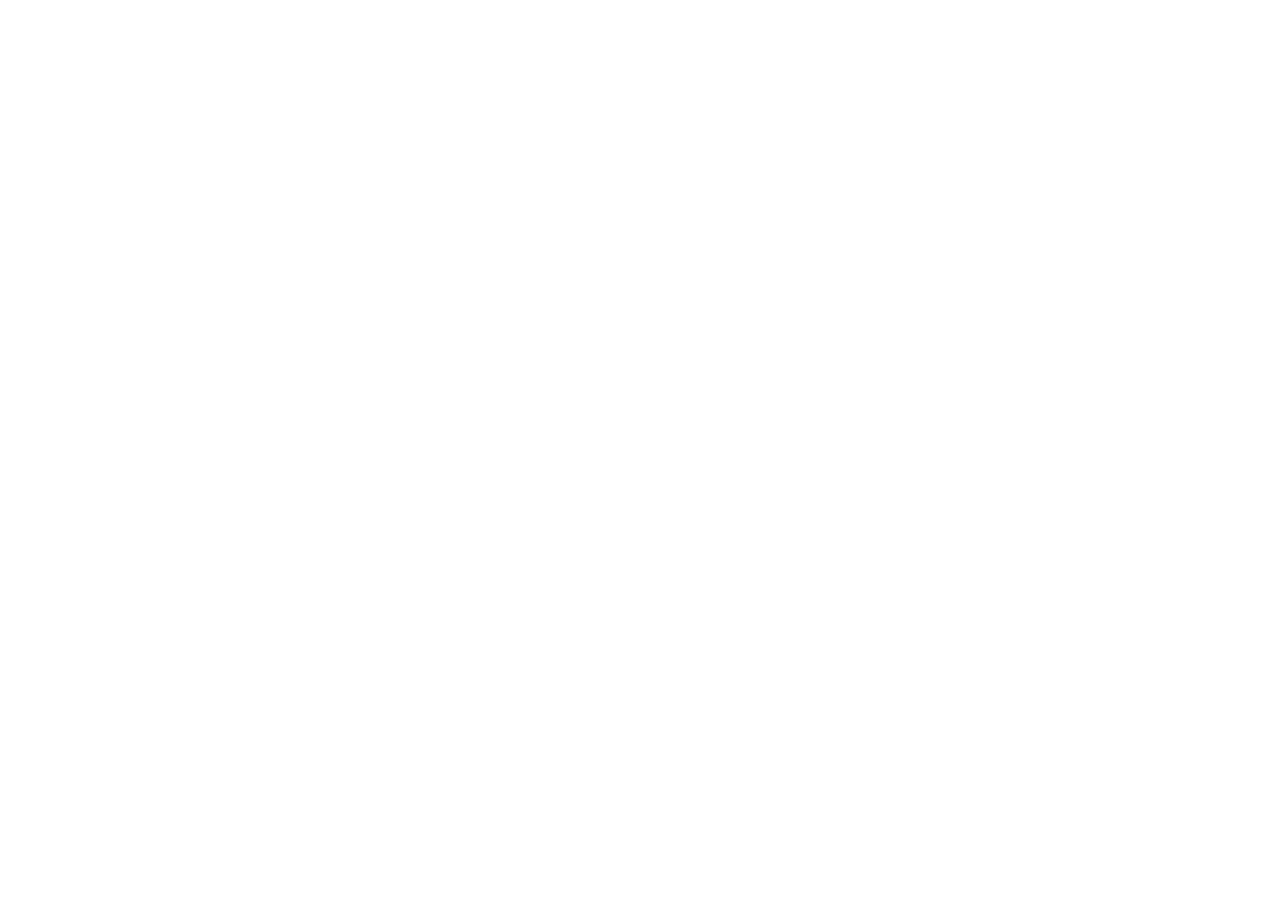
==== index.html @ c257af7c "first commit" ====
<html>

<head>
    <link rel="preconnect" href="https://fonts.googleapis.com">
    <link rel="preconnect" href="https://fonts.gstatic.com" crossorigin>
    <link
        href="https://fonts.googleapis.com/css2?family=Inter:ital,opsz,wght@0,14..32,100..900;1,14..32,100..900&display=swap"
        rel="stylesheet">
    <link rel="stylesheet" href="main.css">
    <script src="main.js"></script>
</head>


<body>

</body>


</html>
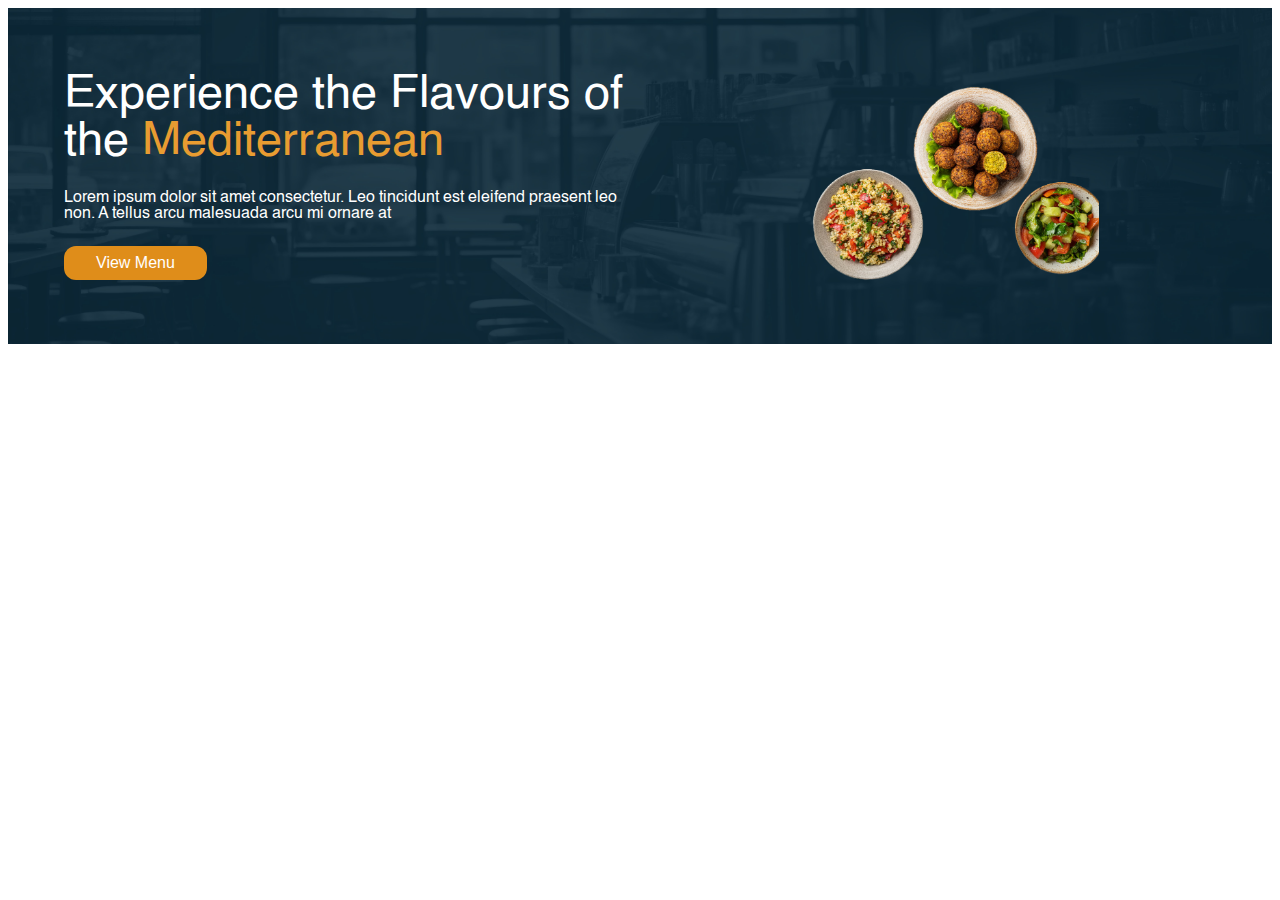
==== commit 6d75a633: "Made progress on hero section" ====
--- a/index.html
+++ b/index.html
@@ -13,6 +13,23 @@
 
 <body>
 
+    <div class="section-hero">
+        <div class="container-hero">
+            <div class="column-copy">
+                <h1 class="hero-heading">Experience the Flavours of the <span class="hero-heading-coloured">
+                        Mediterranean</span></h1>
+                <p class="hero-p">Lorem ipsum dolor sit amet consectetur. Leo tincidunt est eleifend praesent leo non. A
+                    tellus arcu malesuada arcu mi ornare at</p>
+                <button class="button-CTA">View Menu</button>
+
+            </div>
+            <div class="column-image"></div>
+
+
+        </div>
+
+    </div>
+
 </body>
 
 
--- a/main.css
+++ b/main.css
@@ -0,0 +1,141 @@
+@font-face {
+    font-family: 'Helvetica';
+    src: url('fonts/helvetica.ttf') format('truetype');
+    font-weight: 400;
+}
+
+@font-face {
+    font-family: 'Helvetica';
+    src: url('fonts/helvetica-italics.ttf') format('truetype');
+    font-weight: 400;
+    font-style: italic;
+}
+
+@font-face {
+    font-family: 'Helvetica';
+    src: url('fonts/helvetica-light.otf') format('opentype');
+    font-weight: 300;
+}
+
+@font-face {
+    font-family: 'Helvetica';
+    src: url('fonts/helvetica-bold.ttf') format('truetype');
+    font-weight: 700;
+}
+
+@font-face {
+    font-family: 'Futura';
+    src: url('fonts/futura-book.ttf') format('truetype');
+    font-weight: 400;
+}
+
+:root {
+    --h1: 47px;
+    --h2: 36px;
+    --h3: 27px;
+    --h4: 21px;
+    --p1: 16px;
+    --p2: 14px;
+    --p3: 12px;
+
+    --container-width: 90vw;
+    --container-padding-top-bottom: 64px;
+
+    --white: #ffffff;
+    --black: #000000;
+    --font-white: #ffffff;
+    --font-black: #000000;
+    --mustard: #df8d1a;
+    --light-mustard: #e89c31;
+    --mustard-hover: #ff9500;
+}
+
+body {
+    color: var(--white);
+    font-family: 'Helvetica', sans-serif;
+}
+
+h1 {
+    padding: 0;
+    margin: 0;
+}
+
+p {
+    padding: 0;
+    margin: 0;
+}
+
+.section-hero {
+    display: flex;
+    align-items: center;
+    justify-content: center;
+    background-image: url('images/website images/hero\ background.jpg');
+    background-size: cover;
+    background-position: center;
+    background-repeat: no-repeat;
+
+}
+
+.container-hero {
+    display: grid;
+    grid-template-columns: 50% 50%;
+    align-items: center;
+    width: var(--container-width);
+    padding: var(--container-padding-top-bottom) 0;
+
+
+}
+
+.column-copy {
+    grid-column-start: 1;
+    display: flex;
+    flex-direction: column;
+    gap: 24px;
+
+}
+
+.hero-heading {
+    font-family: 'Helvetica';
+    font-weight: 400;
+    font-size: var(--h1);
+}
+
+.hero-heading-coloured {
+    color: var(--light-mustard);
+}
+
+.hero-p {
+    font-size: var(--p1);
+}
+
+.button-CTA {
+    font-size: var(--p1);
+    padding: 8px 32px;
+    width: fit-content;
+    border-radius: 12px;
+    background-color: var(--mustard);
+    color: var(--font-white);
+    border: 0px;
+    cursor: pointer;
+}
+
+.button-CTA:active {
+    transform: scale(0.99);
+}
+
+.button-CTA:hover {
+    background-color: var(--mustard-hover);
+}
+
+
+
+.column-image {
+    grid-column-start: 2;
+    height: 110%;
+    width: auto;
+    background-image: url('images/website images/hero\ food.png');
+    background-size: contain;
+    background-position: center;
+    background-repeat: no-repeat;
+
+}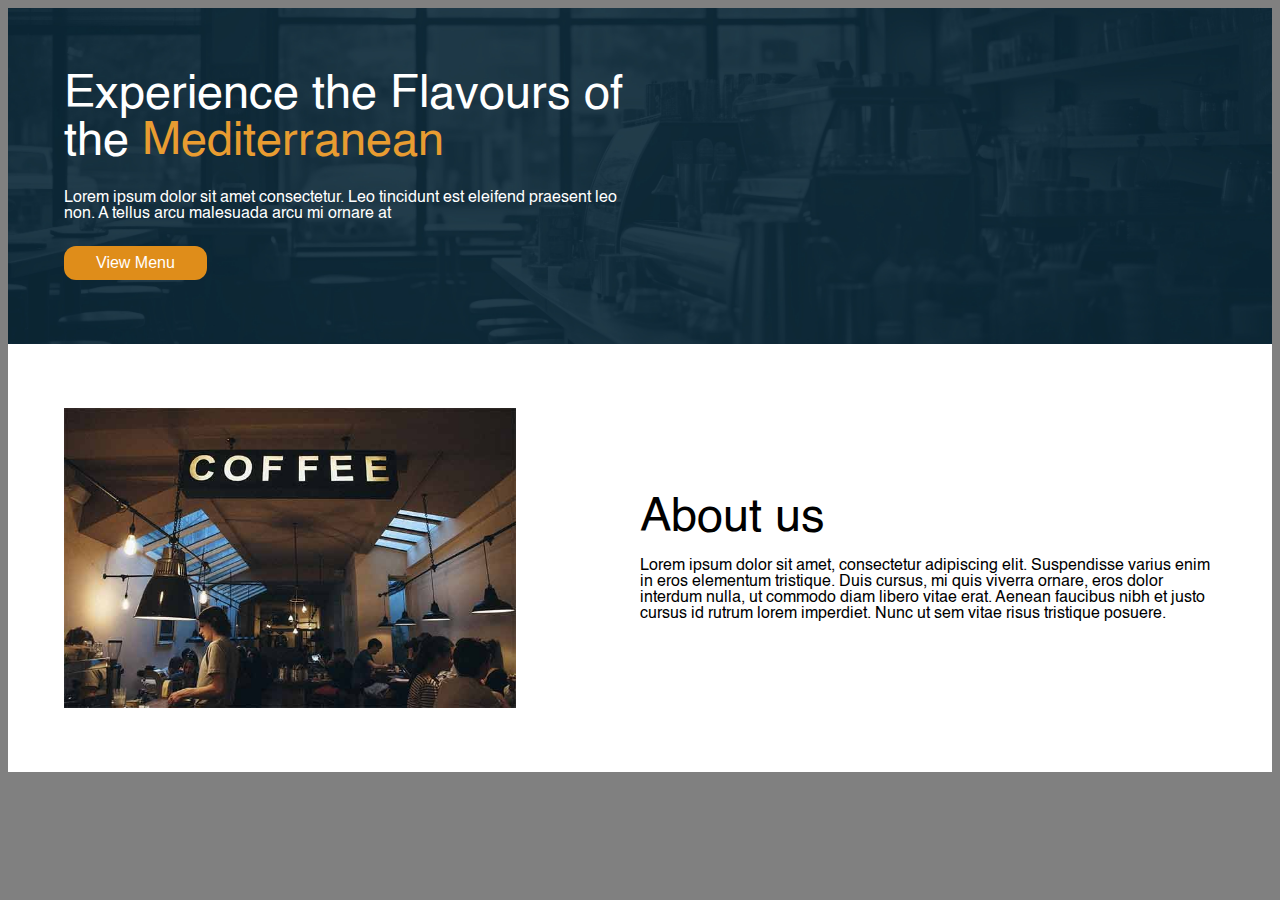
==== commit a8458c35: "Some progress on about dsection" ====
--- a/index.html
+++ b/index.html
@@ -15,7 +15,7 @@
 
     <div class="section-hero">
         <div class="container-hero">
-            <div class="column-copy">
+            <div class="column-hero-copy">
                 <h1 class="hero-heading">Experience the Flavours of the <span class="hero-heading-coloured">
                         Mediterranean</span></h1>
                 <p class="hero-p">Lorem ipsum dolor sit amet consectetur. Leo tincidunt est eleifend praesent leo non. A
@@ -23,13 +23,23 @@
                 <button class="button-CTA">View Menu</button>
 
             </div>
-            <div class="column-image"></div>
+            <div class="column-hero-image"></div>
+        </div>
+    </div>
 
-
+    <div class="section-about">
+        <div class="container-about">
+            <div class="column-about-image"></div>
+            <div class="column-about-text">
+                <h1>About us</h1>
+                <p>Lorem ipsum dolor sit amet, consectetur adipiscing elit. Suspendisse varius enim in eros elementum
+                    tristique. Duis cursus, mi quis viverra ornare, eros dolor interdum nulla, ut commodo diam libero
+                    vitae erat. Aenean faucibus nibh et justo cursus id rutrum lorem imperdiet. Nunc ut sem vitae risus
+                    tristique posuere.</p>
+            </div>
         </div>
 
     </div>
-
 </body>
 
 
--- a/main.css
+++ b/main.css
@@ -53,11 +53,15 @@
 body {
     color: var(--white);
     font-family: 'Helvetica', sans-serif;
+    background-color: grey;
 }
 
 h1 {
     padding: 0;
     margin: 0;
+    font-family: 'Helvetica';
+    font-weight: 400;
+    font-size: var(--h1);
 }
 
 p {
@@ -82,11 +86,9 @@
     align-items: center;
     width: var(--container-width);
     padding: var(--container-padding-top-bottom) 0;
-
-
 }
 
-.column-copy {
+.column-hero-copy {
     grid-column-start: 1;
     display: flex;
     flex-direction: column;
@@ -94,11 +96,6 @@
 
 }
 
-.hero-heading {
-    font-family: 'Helvetica';
-    font-weight: 400;
-    font-size: var(--h1);
-}
 
 .hero-heading-coloured {
     color: var(--light-mustard);
@@ -127,15 +124,45 @@
     background-color: var(--mustard-hover);
 }
 
-
-
-.column-image {
+.column-hero-image {
     grid-column-start: 2;
-    height: 110%;
-    width: auto;
     background-image: url('images/website images/hero\ food.png');
-    background-size: contain;
-    background-position: center;
+    background-size: cover;
+    background-position: right center;
     background-repeat: no-repeat;
 
+}
+
+.section-about {
+    color: var(--font-black);
+    display: flex;
+    align-items: center;
+    justify-content: center;
+    background-color: var(--white);
+}
+
+.container-about {
+    display: grid;
+    grid-template-columns: 50% 50%;
+    align-items: center;
+    width: var(--container-width);
+    padding: var(--container-padding-top-bottom) 0;
+}
+
+.column-about-text {
+    grid-column-start: 2;
+    display: flex;
+    flex-direction: column;
+    gap: 16px;
+
+}
+
+.column-about-image {
+    grid-column-start: 1;
+    height: 300px;
+    width: auto;
+    background-image: url('images/website images/small cafe example .jpg');
+    background-size: contain;
+    background-position: left center;
+    background-repeat: no-repeat;
 }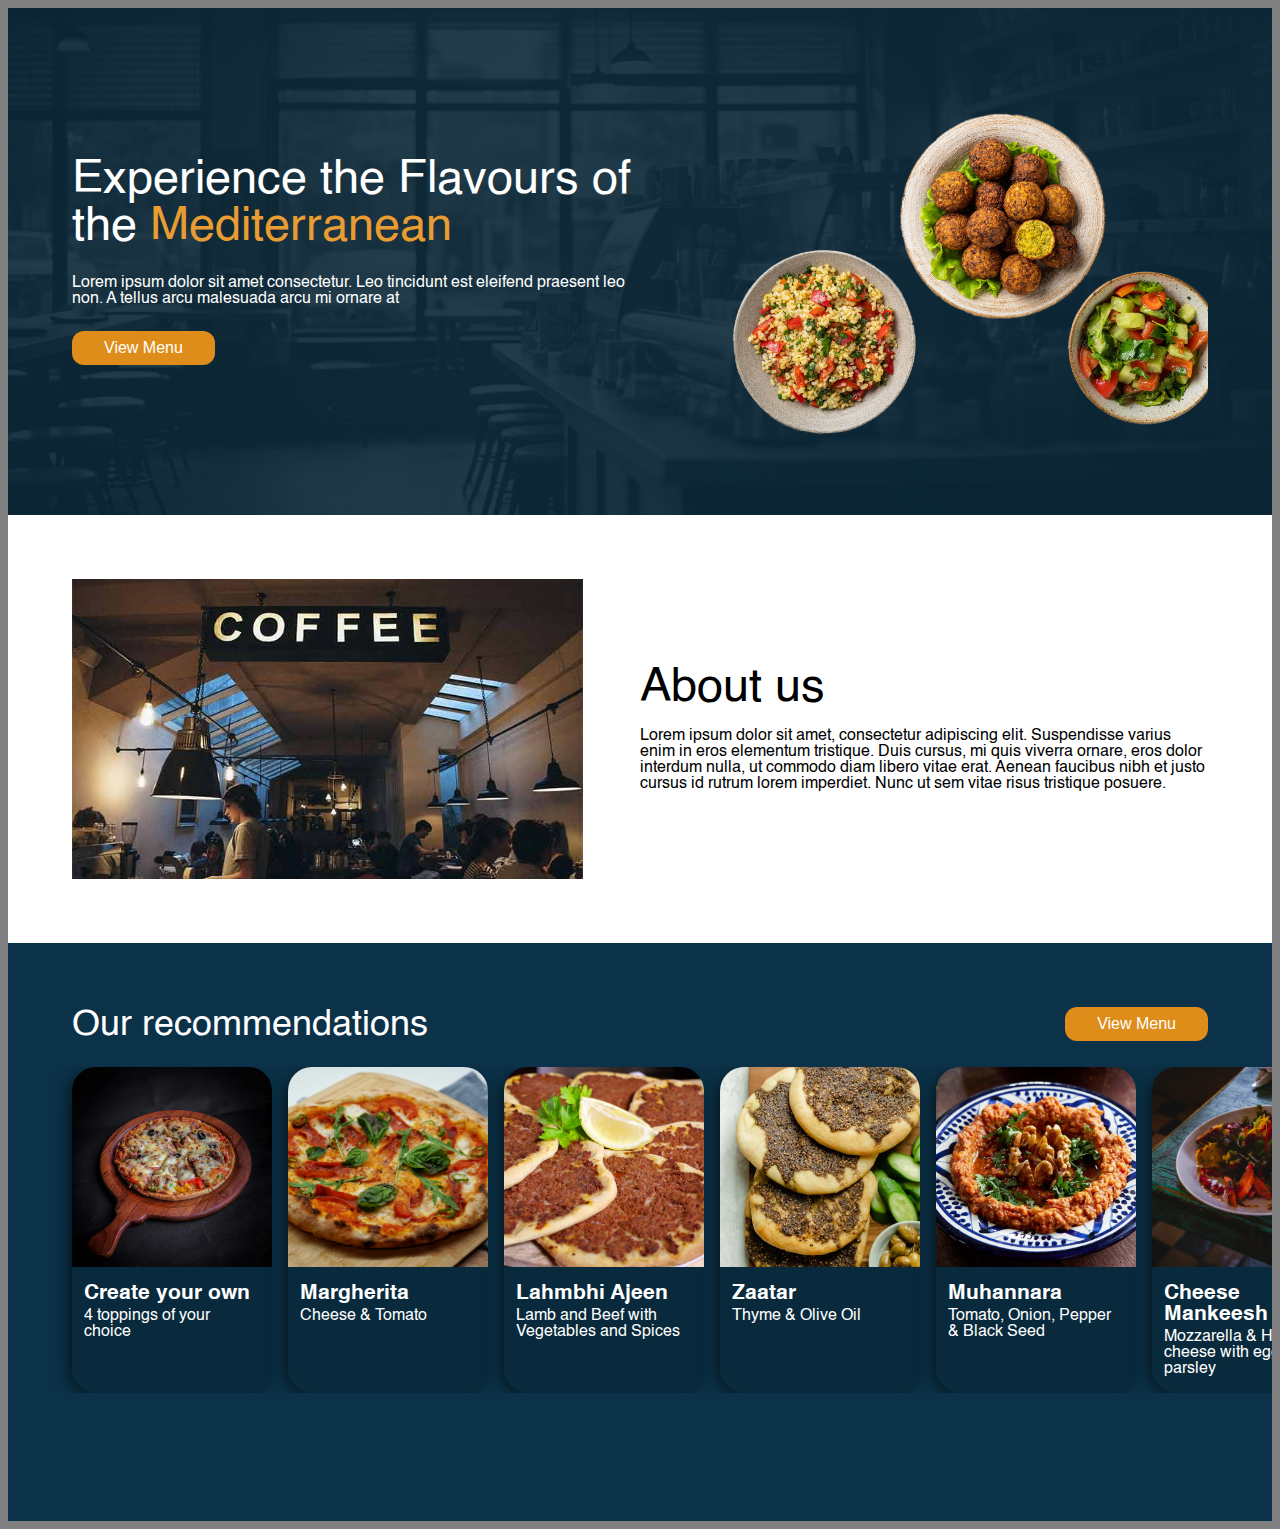
==== commit 245df9b6: "Made some progress on recommendations and reviews section" ====
--- a/index.html
+++ b/index.html
@@ -23,13 +23,15 @@
                 <button class="button-CTA">View Menu</button>
 
             </div>
-            <div class="column-hero-image"></div>
+            <div class="column-hero-image"><img class="hero-image" src="images/website images/hero food.png" alt="">
+            </div>
         </div>
     </div>
 
     <div class="section-about">
         <div class="container-about">
-            <div class="column-about-image"></div>
+            <div class="column-about-image"><img class="about-image" src="images/website images/small cafe example .jpg"
+                    alt=""></div>
             <div class="column-about-text">
                 <h1>About us</h1>
                 <p>Lorem ipsum dolor sit amet, consectetur adipiscing elit. Suspendisse varius enim in eros elementum
@@ -38,6 +40,106 @@
                     tristique posuere.</p>
             </div>
         </div>
+    </div>
+    <div class="section-recoms-reviews">
+        <div class="container-recoms">
+            <div class="recoms-nav">
+                <h2>Our recommendations</h2>
+                <div class="recoms-buttons">
+                    <button class="button-CTA">View Menu</button>
+                </div>
+            </div>
+
+            <div class="slider-recoms">
+                <div class="card-food-spacer"></div>
+
+                <div class="card-food">
+                    <img class="image-food" src="images/sample foods/create your own pizza.jpg" alt="">
+                    <div class="text-food">
+                        <h4>Create your own</h4>
+                        <p>4 toppings of your choice</p>
+                    </div>
+                </div>
+
+                <div class="card-food">
+                    <img class="image-food" src="images/sample foods/margherita pizza.jpg" alt="">
+                    <div class="text-food">
+                        <h4>Margherita</h4>
+                        <p>Cheese & Tomato</p>
+                    </div>
+                </div>
+
+                <div class="card-food">
+                    <img class="image-food" src="images/sample foods/lahmbhi ajeen.jpg" alt="">
+                    <div class="text-food">
+                        <h4>Lahmbhi Ajeen</h4>
+                        <p>Lamb and Beef with Vegetables and Spices</p>
+                    </div>
+                </div>
+
+                <div class="card-food">
+                    <img class="image-food" src="images/sample foods/Zaatar-Manakeesh-15.jpg" alt="">
+                    <div class="text-food">
+                        <h4>Zaatar</h4>
+                        <p>Thyme & Olive Oil</p>
+                    </div>
+                </div>
+
+                <div class="card-food">
+                    <img class="image-food" src="images/sample foods/muhannara.jpg" alt="">
+                    <div class="text-food">
+                        <h4>Muhannara</h4>
+                        <p>Tomato, Onion, Pepper & Black Seed</p>
+                    </div>
+                </div>
+
+                <div class="card-food">
+                    <img class="image-food" src="images/sample foods/manakeesh cheese.jpg" alt="">
+                    <div class="text-food">
+                        <h4>Cheese Mankeesh</h4>
+                        <p>Mozzarella & Halloumi cheese with eggs and parsley</p>
+                    </div>
+                </div>
+
+                <div class="card-food">
+                    <img class="image-food" src="images/sample foods/falafels.jpg" alt="">
+                    <div class="text-food">
+                        <h4>5 Falafel Pieces</h4>
+                        <p>Comes with bread and salad</p>
+                    </div>
+                </div>
+
+                <div class="card-food">
+                    <img class="image-food" src="images/sample foods/chicken strips.jpg" alt="">
+                    <div class="text-food">
+                        <h4>4 Chicken Strips & Fries</h4>
+                        <p></p>
+                    </div>
+                </div>
+
+                <div class="card-food">
+                    <img class="image-food" src="images/sample foods/coffee.jpg" alt="">
+                    <div class="text-food">
+                        <h4>Double Expresso</h4>
+                        <p></p>
+                    </div>
+                </div>
+
+                <div class="card-food">
+                    <img class="image-food" src="images/sample foods//fries.jpg" alt="">
+                    <div class="text-food">
+                        <h4>Fries</h4>
+                        <p></p>
+                    </div>
+                </div>
+
+                <div class="card-food-spacer"></div>
+            </div>
+
+        </div>
+
+
+        <div class="container-reviews"></div>
 
     </div>
 </body>
--- a/main.css
+++ b/main.css
@@ -39,7 +39,8 @@
     --p3: 12px;
 
     --container-width: 90vw;
-    --container-padding-top-bottom: 64px;
+    --container-padding-vertical: 64px;
+    --container-padding-horizontal: 5vw;
 
     --white: #ffffff;
     --black: #000000;
@@ -48,6 +49,10 @@
     --mustard: #df8d1a;
     --light-mustard: #e89c31;
     --mustard-hover: #ff9500;
+    --navy-blue: #0b3248;
+    --translucent: rgba(0, 0, 0, 0.15);
+
+    --cards-border-radius: 24px;
 }
 
 body {
@@ -62,6 +67,22 @@
     font-family: 'Helvetica';
     font-weight: 400;
     font-size: var(--h1);
+}
+
+h2 {
+    padding: 0;
+    margin: 0;
+    font-family: 'Helvetica';
+    font-weight: 400;
+    font-size: var(--h2);
+}
+
+h4 {
+    padding: 0;
+    margin: 0 0 4px 0;
+    font-family: 'Helvetica';
+    font-weight: 700;
+    font-size: var(--h4);
 }
 
 p {
@@ -84,8 +105,8 @@
     display: grid;
     grid-template-columns: 50% 50%;
     align-items: center;
-    width: var(--container-width);
-    padding: var(--container-padding-top-bottom) 0;
+    width: 100%;
+    padding: var(--container-padding-vertical) var(--container-padding-horizontal);
 }
 
 .column-hero-copy {
@@ -126,11 +147,13 @@
 
 .column-hero-image {
     grid-column-start: 2;
-    background-image: url('images/website images/hero\ food.png');
-    background-size: cover;
-    background-position: right center;
-    background-repeat: no-repeat;
-
+}
+
+.hero-image {
+    height: 100%;
+    width: 100%;
+    object-fit: contain;
+    object-position: right center;
 }
 
 .section-about {
@@ -143,10 +166,11 @@
 
 .container-about {
     display: grid;
-    grid-template-columns: 50% 50%;
-    align-items: center;
-    width: var(--container-width);
-    padding: var(--container-padding-top-bottom) 0;
+    grid-template-columns: 45% 50%;
+    gap: 5%;
+    align-items: center;
+    width: 100%;
+    padding: var(--container-padding-vertical) var(--container-padding-horizontal);
 }
 
 .column-about-text {
@@ -154,15 +178,86 @@
     display: flex;
     flex-direction: column;
     gap: 16px;
-
 }
 
 .column-about-image {
     grid-column-start: 1;
     height: 300px;
-    width: auto;
-    background-image: url('images/website images/small cafe example .jpg');
-    background-size: contain;
-    background-position: left center;
-    background-repeat: no-repeat;
+}
+
+.about-image {
+    height: 100%;
+    width: 100%;
+    object-fit: cover;
+    object-position: center center;
+}
+
+.section-recoms-reviews {
+    display: flex;
+    flex-direction: column;
+    gap: 64px;
+    background-color: var(--navy-blue);
+    padding: var(--container-padding-vertical) 0;
+    overflow: visible;
+
+
+
+}
+
+.container-recoms {
+    display: flex;
+    flex-direction: column;
+    gap: 24px;
+    overflow: visible;
+
+}
+
+.recoms-nav {
+    margin: 0 calc((100vw - var(--container-width))/2);
+    display: flex;
+    flex-direction: row;
+    justify-content: space-between;
+}
+
+.slider-recoms {
+    display: flex;
+    flex-direction: row;
+    gap: 16px;
+    overflow-x: scroll;
+
+}
+
+.card-food-spacer {
+    width: calc(((100vw - var(--container-width))/2) - 16px);
+    height: 50px;
+    flex-grow: 0;
+    flex-shrink: 0;
+}
+
+.card-food {
+
+    display: flex;
+    flex-direction: column;
+    width: 200px;
+    flex-grow: 0;
+    flex-shrink: 0;
+    border-radius: var(--cards-border-radius);
+    background-color: var(--translucent);
+    box-shadow: -4px 4px 20px -6px var(--black);
+
+}
+
+.image-food {
+    width: 100%;
+    object-fit: cover;
+    aspect-ratio: 1/1;
+    border-radius: var(--cards-border-radius) var(--cards-border-radius) 0 0;
+}
+
+.text-food {
+    width: 100%;
+    border-radius: 0 0 var(--cards-border-radius) var(--cards-border-radius);
+    padding: 16px 12px;
+    box-sizing: border-box;
+    overflow-wrap: break-word;
 }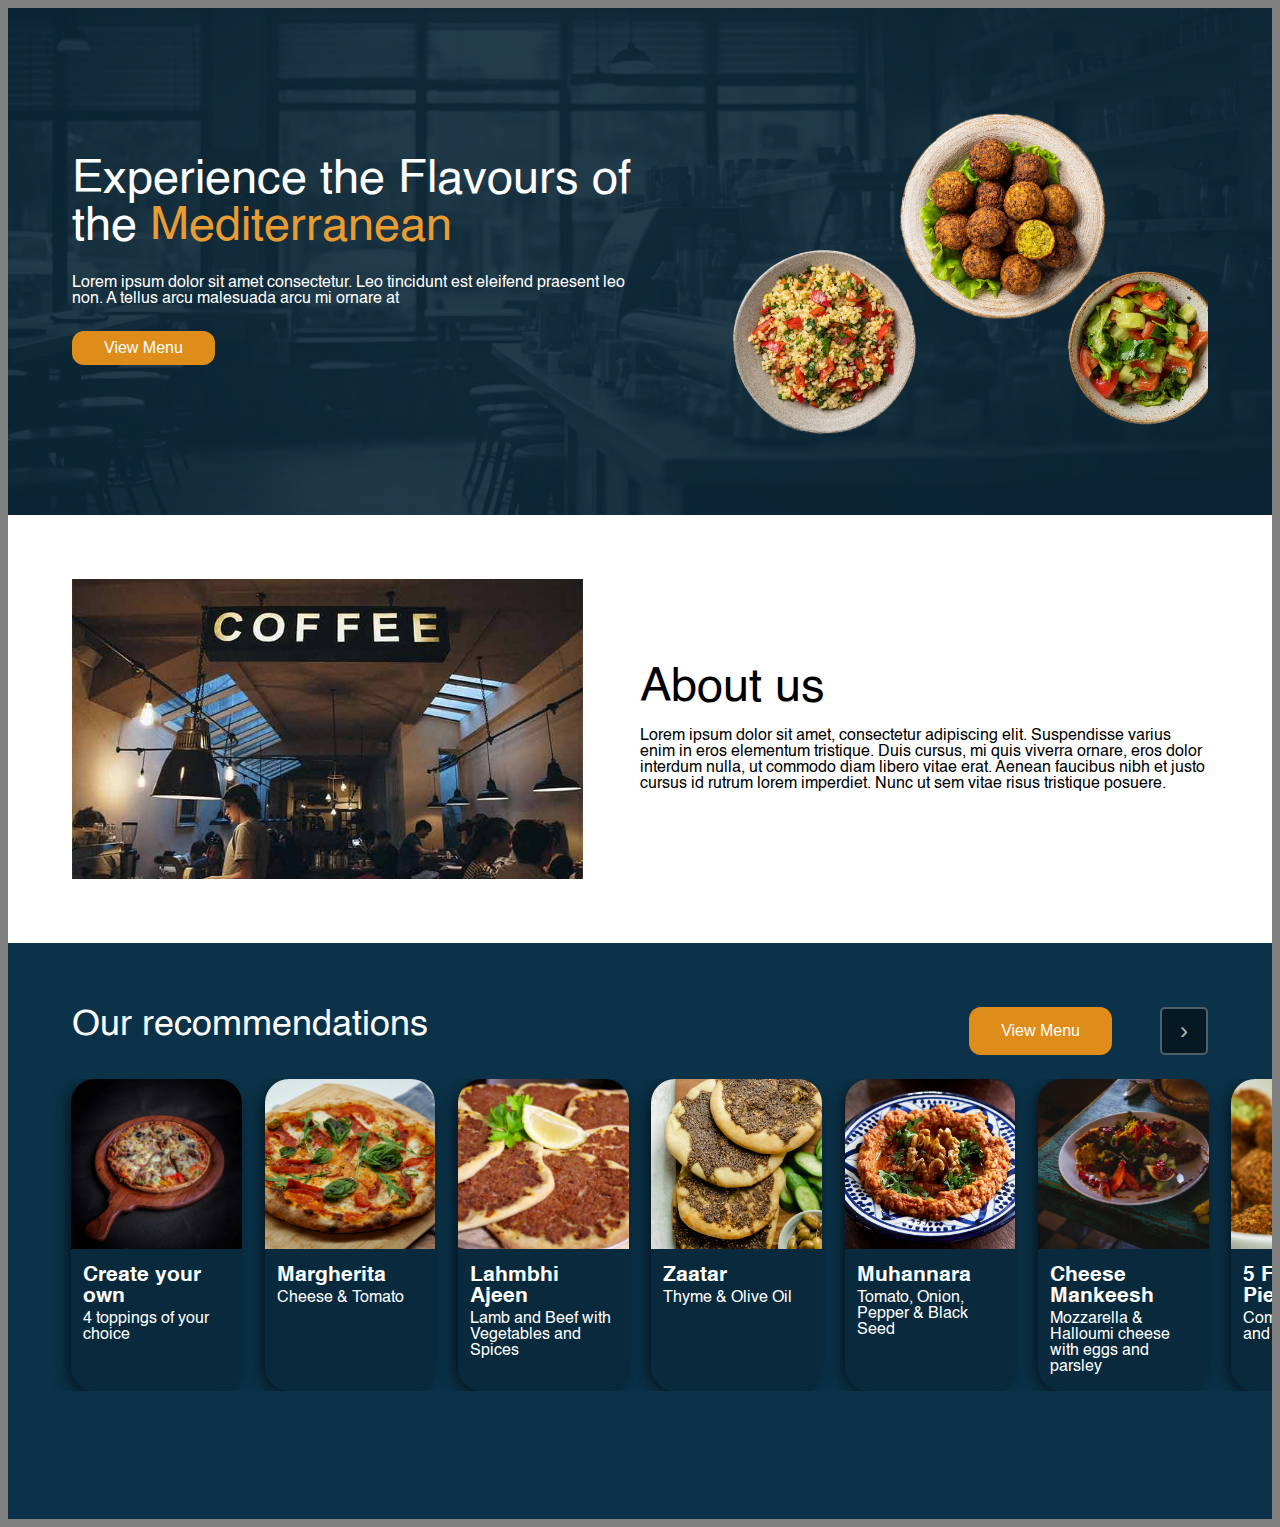
==== commit b49e6139: "Finished scroll bar for food recommendations" ====
--- a/index.html
+++ b/index.html
@@ -47,10 +47,12 @@
                 <h2>Our recommendations</h2>
                 <div class="recoms-buttons">
                     <button class="button-CTA">View Menu</button>
-                </div>
-            </div>
-
-            <div class="slider-recoms">
+                    <button id="recoms-left-btn" class="slider-btn">&#8249;</button>
+                    <button id="recoms-right-btn" class="slider-btn">&#8250;</button>
+                </div>
+            </div>
+
+            <div id="slider-recoms" class="slider">
                 <div class="card-food-spacer"></div>
 
                 <div class="card-food">
@@ -133,6 +135,140 @@
                     </div>
                 </div>
 
+                <div class="card-food">
+                    <img class="image-food" src="images/sample foods//fries.jpg" alt="">
+                    <div class="text-food">
+                        <h4>Fries</h4>
+                        <p></p>
+                    </div>
+                </div>
+                <div class="card-food">
+                    <img class="image-food" src="images/sample foods//fries.jpg" alt="">
+                    <div class="text-food">
+                        <h4>Fries</h4>
+                        <p></p>
+                    </div>
+                </div>
+                <div class="card-food">
+                    <img class="image-food" src="images/sample foods//fries.jpg" alt="">
+                    <div class="text-food">
+                        <h4>Fries</h4>
+                        <p></p>
+                    </div>
+                </div>
+                <div class="card-food">
+                    <img class="image-food" src="images/sample foods//fries.jpg" alt="">
+                    <div class="text-food">
+                        <h4>Fries</h4>
+                        <p></p>
+                    </div>
+                </div>
+                <div class="card-food">
+                    <img class="image-food" src="images/sample foods//fries.jpg" alt="">
+                    <div class="text-food">
+                        <h4>Fries</h4>
+                        <p></p>
+                    </div>
+                </div>
+                <div class="card-food">
+                    <img class="image-food" src="images/sample foods//fries.jpg" alt="">
+                    <div class="text-food">
+                        <h4>Fries</h4>
+                        <p></p>
+                    </div>
+                </div>
+                <div class="card-food">
+                    <img class="image-food" src="images/sample foods//fries.jpg" alt="">
+                    <div class="text-food">
+                        <h4>Fries</h4>
+                        <p></p>
+                    </div>
+                </div>
+                <div class="card-food">
+                    <img class="image-food" src="images/sample foods//fries.jpg" alt="">
+                    <div class="text-food">
+                        <h4>Fries</h4>
+                        <p></p>
+                    </div>
+                </div>
+                <div class="card-food">
+                    <img class="image-food" src="images/sample foods//fries.jpg" alt="">
+                    <div class="text-food">
+                        <h4>Fries</h4>
+                        <p></p>
+                    </div>
+                </div>
+                <div class="card-food">
+                    <img class="image-food" src="images/sample foods//fries.jpg" alt="">
+                    <div class="text-food">
+                        <h4>Fries</h4>
+                        <p></p>
+                    </div>
+                </div>
+                <div class="card-food">
+                    <img class="image-food" src="images/sample foods//fries.jpg" alt="">
+                    <div class="text-food">
+                        <h4>Fries</h4>
+                        <p></p>
+                    </div>
+                </div>
+                <div class="card-food">
+                    <img class="image-food" src="images/sample foods//fries.jpg" alt="">
+                    <div class="text-food">
+                        <h4>Fries</h4>
+                        <p></p>
+                    </div>
+                </div>
+                <div class="card-food">
+                    <img class="image-food" src="images/sample foods//fries.jpg" alt="">
+                    <div class="text-food">
+                        <h4>Fries</h4>
+                        <p></p>
+                    </div>
+                </div>
+                <div class="card-food">
+                    <img class="image-food" src="images/sample foods//fries.jpg" alt="">
+                    <div class="text-food">
+                        <h4>Fries</h4>
+                        <p></p>
+                    </div>
+                </div>
+                <div class="card-food">
+                    <img class="image-food" src="images/sample foods//fries.jpg" alt="">
+                    <div class="text-food">
+                        <h4>Fries</h4>
+                        <p></p>
+                    </div>
+                </div>
+                <div class="card-food">
+                    <img class="image-food" src="images/sample foods//fries.jpg" alt="">
+                    <div class="text-food">
+                        <h4>Fries</h4>
+                        <p></p>
+                    </div>
+                </div>
+                <div class="card-food">
+                    <img class="image-food" src="images/sample foods//fries.jpg" alt="">
+                    <div class="text-food">
+                        <h4>Fries</h4>
+                        <p></p>
+                    </div>
+                </div>
+                <div class="card-food">
+                    <img class="image-food" src="images/sample foods//fries.jpg" alt="">
+                    <div class="text-food">
+                        <h4>Fries</h4>
+                        <p></p>
+                    </div>
+                </div>
+                <div class="card-food">
+                    <img class="image-food" src="images/sample foods//fries.jpg" alt="">
+                    <div class="text-food">
+                        <h4>Fries</h4>
+                        <p></p>
+                    </div>
+                </div>
+
                 <div class="card-food-spacer"></div>
             </div>
 
--- a/main.css
+++ b/main.css
@@ -38,9 +38,9 @@
     --p2: 14px;
     --p3: 12px;
 
-    --container-width: 90vw;
-    --container-padding-vertical: 64px;
-    --container-padding-horizontal: 5vw;
+    --container-width: 90%;
+    --container-spacing-vertical: 64px;
+    --container-spacing-horizontal: 5vw;
 
     --white: #ffffff;
     --black: #000000;
@@ -53,6 +53,8 @@
     --translucent: rgba(0, 0, 0, 0.15);
 
     --cards-border-radius: 24px;
+    --card-recoms-width: calc((var(--container-width)*0.9)/6);
+    --card-recoms-gap: calc((var(--container-width)*0.1)/5);
 }
 
 body {
@@ -106,7 +108,7 @@
     grid-template-columns: 50% 50%;
     align-items: center;
     width: 100%;
-    padding: var(--container-padding-vertical) var(--container-padding-horizontal);
+    margin: var(--container-spacing-vertical) var(--container-spacing-horizontal);
 }
 
 .column-hero-copy {
@@ -170,7 +172,7 @@
     gap: 5%;
     align-items: center;
     width: 100%;
-    padding: var(--container-padding-vertical) var(--container-padding-horizontal);
+    margin: var(--container-spacing-vertical) var(--container-spacing-horizontal);
 }
 
 .column-about-text {
@@ -197,9 +199,7 @@
     flex-direction: column;
     gap: 64px;
     background-color: var(--navy-blue);
-    padding: var(--container-padding-vertical) 0;
-    overflow: visible;
-
+    padding: var(--container-spacing-vertical) 0;
 
 
 }
@@ -209,26 +209,57 @@
     flex-direction: column;
     gap: 24px;
     overflow: visible;
-
 }
 
 .recoms-nav {
-    margin: 0 calc((100vw - var(--container-width))/2);
+    margin: 0 var(--container-spacing-horizontal);
     display: flex;
     flex-direction: row;
     justify-content: space-between;
 }
 
-.slider-recoms {
+.recoms-buttons {
     display: flex;
     flex-direction: row;
-    gap: 16px;
-    overflow-x: scroll;
+}
+
+.slider-btn {
+    display: flex;
+    justify-content: center;
+    align-items: center;
+    width: 48px;
+    height: 48px;
+    background-color: rgba(0, 0, 0, 0.5);
+    border: 2px solid rgba(255, 255, 255, 0.3);
+    color: rgba(255, 255, 255, 0.7);
+    font-size: 24px;
+    border-radius: 5px;
+    cursor: pointer;
+    transition: background-color 0.3s ease, transform 0.2s ease;
+
+}
+
+.slider-btn:hover {
+    background-color: rgba(255, 255, 255, 0.15);
+}
+
+.slider-btn:active {
+    background-color: rgba(255, 255, 255, 0.3);
+}
+
+.slider {
+    display: flex;
+    flex-direction: row;
+    gap: var(--card-recoms-gap);
+    scroll-behavior: smooth;
+    transition: all 0.25s ease-in;
+    scroll-snap-type: x mandatory;
+    overflow: hidden;
 
 }
 
 .card-food-spacer {
-    width: calc(((100vw - var(--container-width))/2) - 16px);
+    width: calc(((100% - var(--container-width))/2) - var(--card-recoms-gap));
     height: 50px;
     flex-grow: 0;
     flex-shrink: 0;
@@ -238,13 +269,16 @@
 
     display: flex;
     flex-direction: column;
-    width: 200px;
+    width: var(--card-recoms-width);
     flex-grow: 0;
     flex-shrink: 0;
     border-radius: var(--cards-border-radius);
     background-color: var(--translucent);
     box-shadow: -4px 4px 20px -6px var(--black);
 
+    scroll-snap-align: start;
+    scroll-margin-left: var(--container-spacing-horizontal);
+
 }
 
 .image-food {
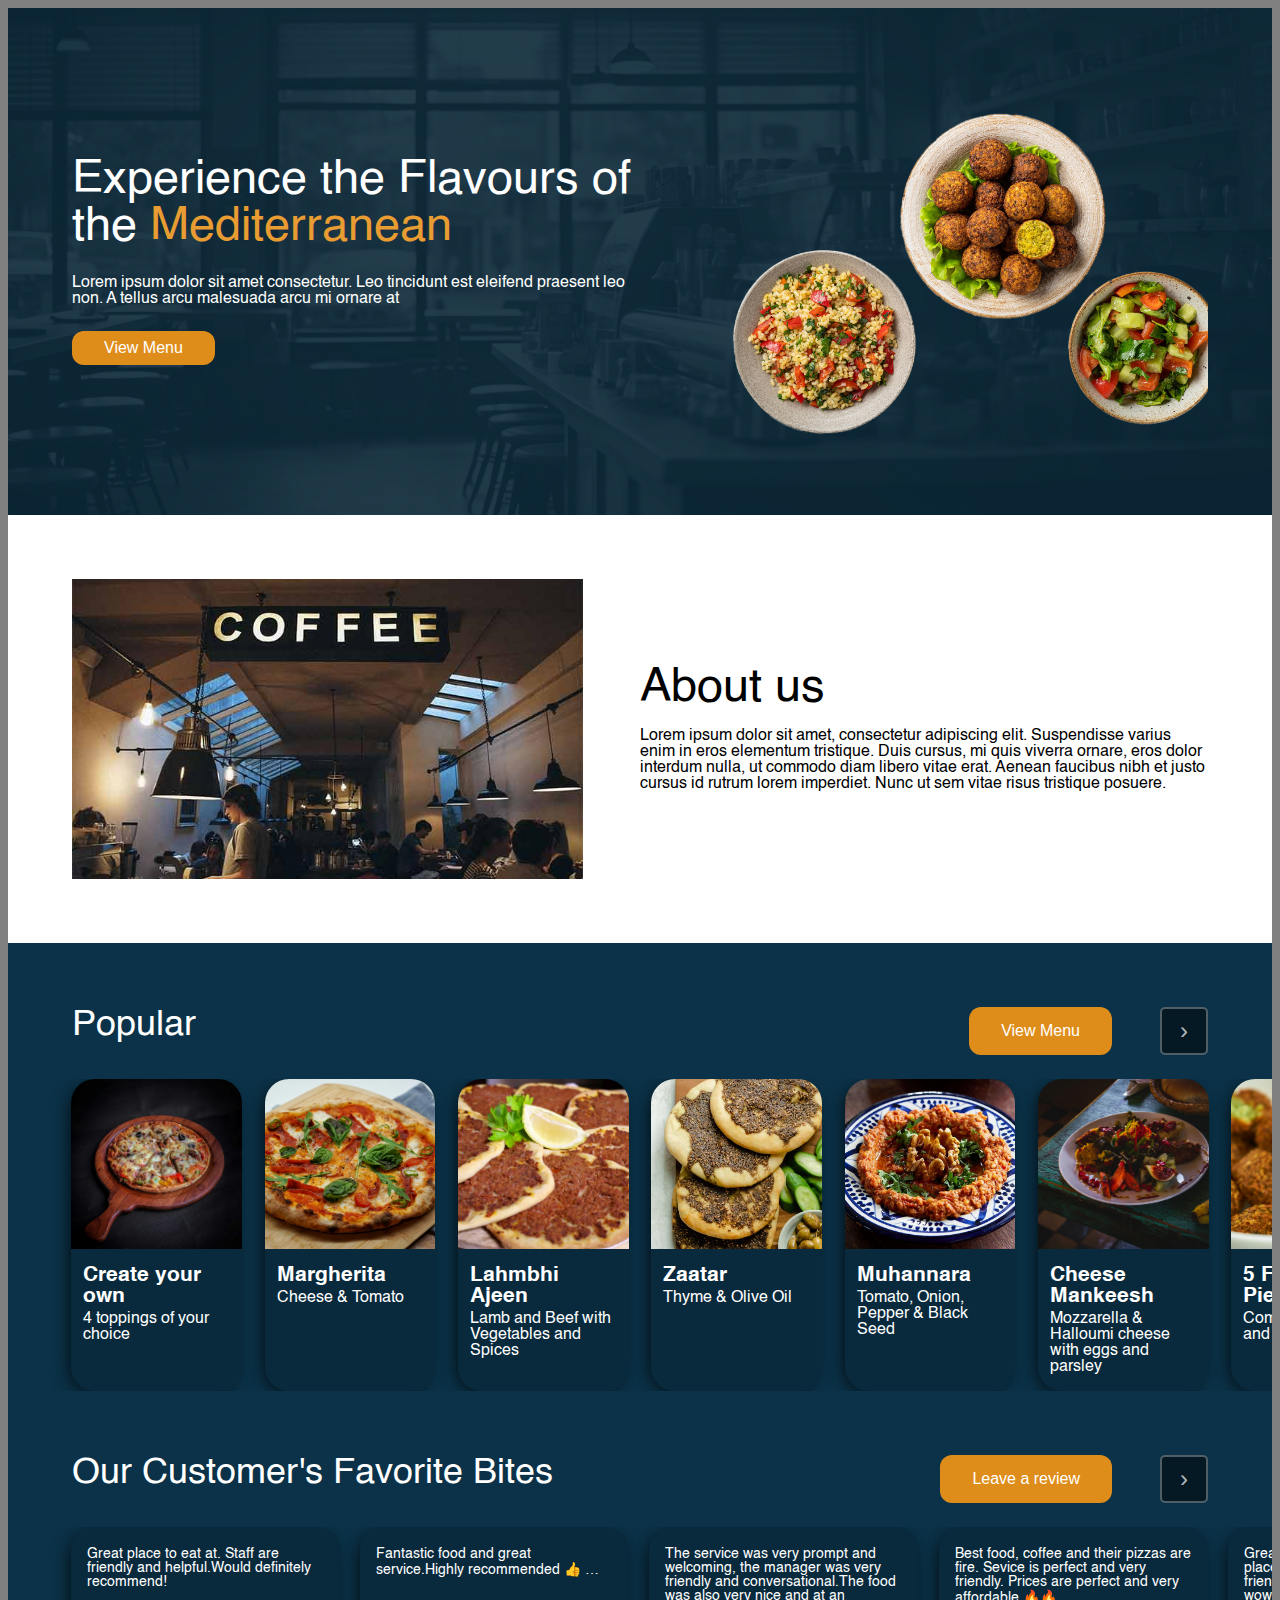
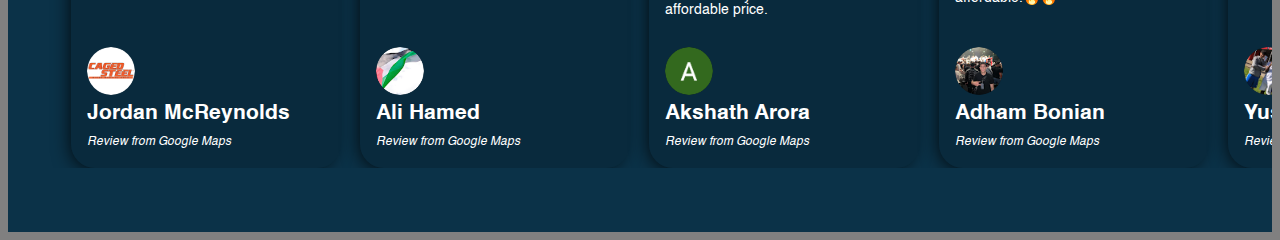
==== commit f6280a10: "Finished review section" ====
--- a/index.html
+++ b/index.html
@@ -41,19 +41,18 @@
             </div>
         </div>
     </div>
-    <div class="section-recoms-reviews">
-        <div class="container-recoms">
-            <div class="recoms-nav">
-                <h2>Our recommendations</h2>
-                <div class="recoms-buttons">
+    <div class="section-cards">
+        <div class="container-cards">
+            <div class="cards-nav">
+                <h2>Popular</h2>
+                <div class="cards-buttons">
                     <button class="button-CTA">View Menu</button>
-                    <button id="recoms-left-btn" class="slider-btn">&#8249;</button>
-                    <button id="recoms-right-btn" class="slider-btn">&#8250;</button>
-                </div>
-            </div>
-
-            <div id="slider-recoms" class="slider">
-                <div class="card-food-spacer"></div>
+                    <button id="food-left-btn" class="slider-btn">&#8249;</button>
+                    <button id="food-right-btn" class="slider-btn">&#8250;</button>
+                </div>
+            </div>
+            <div id="slider-food" class="slider">
+                <div id="cards-spacer-food"></div>
 
                 <div class="card-food">
                     <img class="image-food" src="images/sample foods/create your own pizza.jpg" alt="">
@@ -269,14 +268,110 @@
                     </div>
                 </div>
 
-                <div class="card-food-spacer"></div>
-            </div>
-
+                <div id="cards-spacer-food"></div>
+            </div>
         </div>
 
-
-        <div class="container-reviews"></div>
-
+        <div class="container-cards">
+            <div class="cards-nav">
+                <h2>Our Customer's Favorite Bites</h2>
+                <div class="cards-buttons">
+                    <button class="button-CTA">Leave a review</button>
+                    <button id="reviews-left-btn" class="slider-btn">&#8249;</button>
+                    <button id="reviews-right-btn" class="slider-btn">&#8250;</button>
+                </div>
+            </div>
+            <div id="slider-reviews" class="slider">
+
+                <div id="cards-spacer-reviews"></div>
+
+                <div class="card-review">
+                    <p class="text-review">Great place to eat at. Staff are friendly and helpful.Would definitely
+                        recommend!
+                    </p>
+                    <div class="info-review">
+                        <img class="image-reviewer" src="images/google reviews/Jordan McReynolds.png" alt="">
+                        <h4>Jordan McReynolds</h4>
+                        <p class="text-review-source">Review from Google Maps</p>
+                    </div>
+                </div>
+
+                <div class="card-review">
+                    <p class="text-review">Fantastic food and great service.Highly recommended 👍 …</p>
+                    <div class="info-review">
+                        <img class="image-reviewer" src="images/google reviews/Ali Hamed.png" alt="">
+                        <h4>Ali Hamed</h4>
+                        <p class="text-review-source">Review from Google Maps</p>
+                    </div>
+                </div>
+
+                <div class="card-review">
+                    <p class="text-review">The service was very prompt and welcoming, the manager was very friendly and
+                        conversational.The food was also very nice and at an affordable price.</p>
+                    <div class="info-review">
+                        <img class="image-reviewer" src="images/google reviews/Akshath Arora2.png" alt="">
+                        <h4>Akshath Arora</h4>
+                        <p class="text-review-source">Review from Google Maps</p>
+                    </div>
+                </div>
+
+                <div class="card-review">
+                    <p class="text-review">Best food, coffee and their pizzas are fire. Sevice is perfect and very
+                        friendly. Prices are perfect and very affordable.🔥🔥</p>
+                    <div class="info-review">
+                        <img class="image-reviewer" src="images/google reviews/Adham Bonian.png" alt="">
+                        <h4>Adham Bonian</h4>
+                        <p class="text-review-source">Review from Google Maps</p>
+                    </div>
+                </div>
+
+                <div class="card-review">
+                    <p class="text-review">Great Customer Service and great place to come to relax and chill with
+                        friends and family, there food is just wow great food</p>
+                    <div class="info-review">
+                        <img class="image-reviewer" src="images/google reviews/Yusef Deniz.png" alt="">
+                        <h4>Yusef Deniz</h4>
+                        <p class="text-review-source">Review from Google Maps</p>
+                    </div>
+                </div>
+
+                <div class="card-review">
+                    <p class="text-review">Great service and lovely place to eat very homey vibes. The staff are very
+                        friendly and helpful.Highly recommend</p>
+                    <div class="info-review">
+                        <img class="image-reviewer" src="images/google reviews/Maddy Hudson.png" alt="">
+                        <h4>Maddy Hudson</h4>
+                        <p class="text-review-source">Review from Google Maps</p>
+                    </div>
+                </div>
+
+                <div class="card-review">
+                    <p class="text-review">Lovely and relaxed. Great food. If you've never tried it, this a great place
+                        to get some amazing eastern Mediterranean/north African foods.I'll be back.</p>
+                    <div class="info-review">
+                        <img class="image-reviewer" src="images/google reviews/Bryan Filtness.png" alt="">
+                        <h4>Bryan Filtness</h4>
+                        <p class="text-review-source">Review from Google Maps</p>
+                    </div>
+                </div>
+
+                <div class="card-review">
+                    <p class="text-review">The food is absolutely ten ten, different food and different taste.
+                        Especially
+                        the Manakeesh, it’s completely different and new to the rest of the food in Doncaster. Service
+                        is
+                        lovely and prices are affordable!</p>
+                    <div class="info-review">
+                        <img class="image-reviewer" src="images/google reviews/Moustafa Zekaria.png" alt="">
+                        <h4>Moustafa Zekaria</h4>
+                        <p class="text-review-source">Review from Google Maps</p>
+                    </div>
+                </div>
+
+                <div id="cards-spacer-reviews"></div>
+            </div>
+
+        </div>
     </div>
 </body>
 
--- a/main.css
+++ b/main.css
@@ -53,8 +53,10 @@
     --translucent: rgba(0, 0, 0, 0.15);
 
     --cards-border-radius: 24px;
-    --card-recoms-width: calc((var(--container-width)*0.9)/6);
-    --card-recoms-gap: calc((var(--container-width)*0.1)/5);
+    --card-food-width: calc((var(--container-width)*0.9)/6);
+    --card-food-gap: calc((var(--container-width)*0.1)/5);
+    --card-reviews-width: calc((var(--container-width)*0.95)/4);
+    --card-reviews-gap: calc((var(--container-width)*0.05)/3);
 }
 
 body {
@@ -194,7 +196,7 @@
     object-position: center center;
 }
 
-.section-recoms-reviews {
+.section-cards {
     display: flex;
     flex-direction: column;
     gap: 64px;
@@ -204,21 +206,21 @@
 
 }
 
-.container-recoms {
+.container-cards {
     display: flex;
     flex-direction: column;
     gap: 24px;
     overflow: visible;
 }
 
-.recoms-nav {
+.cards-nav {
     margin: 0 var(--container-spacing-horizontal);
     display: flex;
     flex-direction: row;
     justify-content: space-between;
 }
 
-.recoms-buttons {
+.cards-buttons {
     display: flex;
     flex-direction: row;
 }
@@ -250,7 +252,6 @@
 .slider {
     display: flex;
     flex-direction: row;
-    gap: var(--card-recoms-gap);
     scroll-behavior: smooth;
     transition: all 0.25s ease-in;
     scroll-snap-type: x mandatory;
@@ -258,8 +259,12 @@
 
 }
 
-.card-food-spacer {
-    width: calc(((100% - var(--container-width))/2) - var(--card-recoms-gap));
+#slider-food {
+    gap: var(--card-food-gap);
+}
+
+#cards-spacer-food {
+    width: calc(((100% - var(--container-width))/2) - var(--card-food-gap));
     height: 50px;
     flex-grow: 0;
     flex-shrink: 0;
@@ -269,13 +274,13 @@
 
     display: flex;
     flex-direction: column;
-    width: var(--card-recoms-width);
+    width: var(--card-food-width);
     flex-grow: 0;
     flex-shrink: 0;
     border-radius: var(--cards-border-radius);
     background-color: var(--translucent);
     box-shadow: -4px 4px 20px -6px var(--black);
-
+    box-sizing: border-box;
     scroll-snap-align: start;
     scroll-margin-left: var(--container-spacing-horizontal);
 
@@ -294,4 +299,72 @@
     padding: 16px 12px;
     box-sizing: border-box;
     overflow-wrap: break-word;
+}
+
+
+#slider-reviews {
+    gap: var(--card-reviews-gap);
+}
+
+#cards-spacer-reviews {
+    width: calc(((100% - var(--container-width))/2) - var(--card-reviews-gap));
+    height: 50px;
+    flex-grow: 0;
+    flex-shrink: 0;
+}
+
+.card-review {
+    display: flex;
+    flex-direction: column;
+    justify-content: space-between;
+    align-items: flex-start;
+    width: var(--card-reviews-width);
+    flex-grow: 0;
+    flex-shrink: 0;
+    border-radius: var(--cards-border-radius);
+    background-color: var(--translucent);
+    box-shadow: -4px 4px 20px -6px var(--black);
+
+    gap: 16px;
+    padding: 20px 16px;
+    box-sizing: border-box;
+
+    scroll-snap-align: start;
+    scroll-margin-left: var(--container-spacing-horizontal);
+}
+
+.info-review {
+    display: flex;
+    flex-direction: column;
+    justify-content: flex-start;
+    align-items: flex-start;
+    gap: 8px;
+    width: 100%;
+}
+
+.text-review {
+    padding: 0;
+    margin: 0;
+    font-family: 'Helvetica';
+    font-weight: 400;
+    font-size: var(--p2);
+    width: 100%;
+}
+
+.text-review-source {
+    padding: 0;
+    margin: 0;
+    font-family: 'Helvetica';
+    font-weight: 400;
+    font-style: italic;
+    font-size: var(--p3);
+    width: 100%;
+}
+
+.image-reviewer {
+    width: 48px;
+    object-fit: cover;
+    aspect-ratio: 1/1;
+    border-radius: 100%;
+    object-position: center;
 }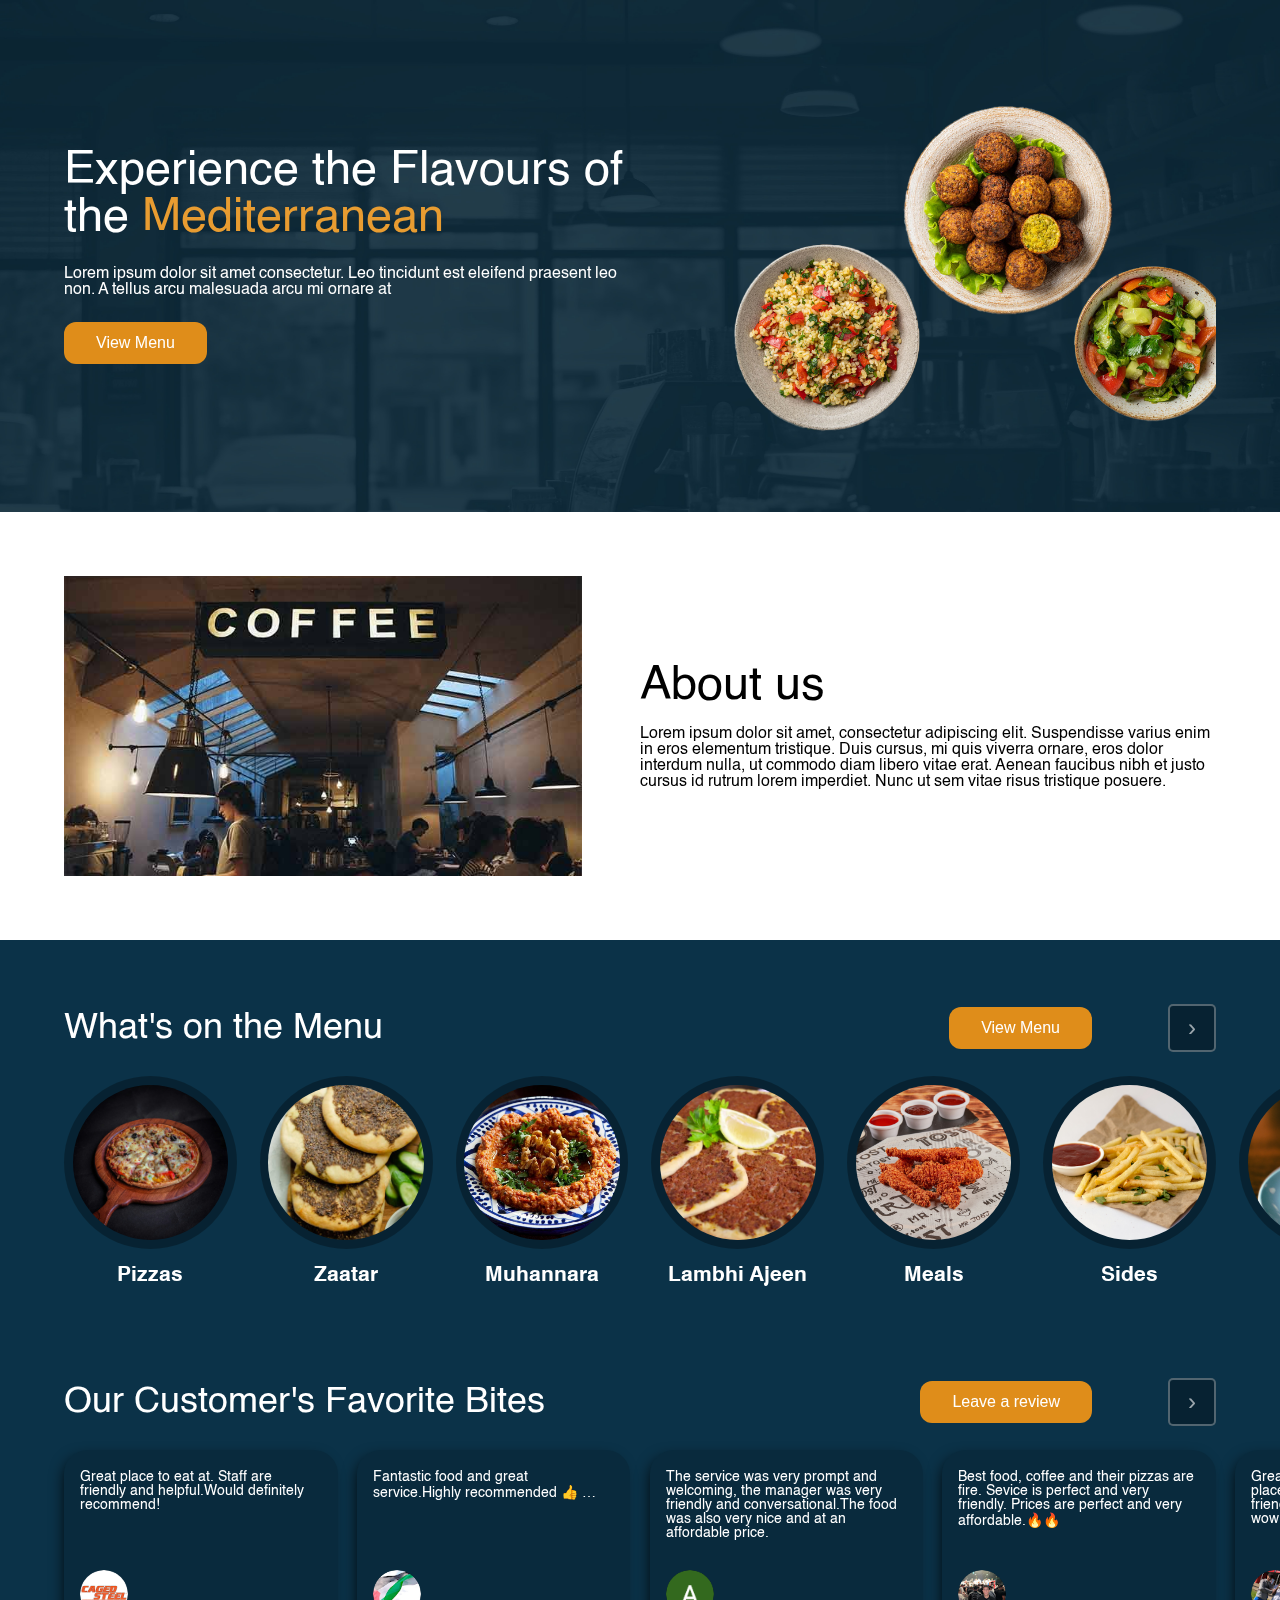
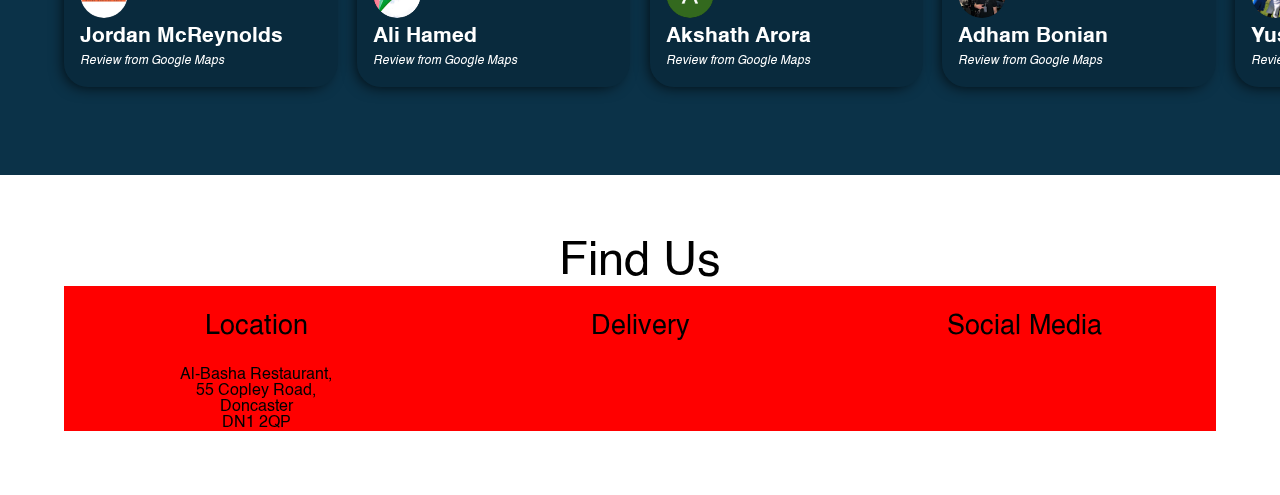
==== commit 3fe2cf4c: "Added food categories feature and made some progress on footer" ====
--- a/index.html
+++ b/index.html
@@ -12,7 +12,7 @@
 
 
 <body>
-
+    <div class="background-image"></div>
     <div class="section-hero">
         <div class="container-hero">
             <div class="column-hero-copy">
@@ -42,13 +42,98 @@
         </div>
     </div>
     <div class="section-cards">
-        <div class="container-cards">
+        <div class="container-cards" id="container-categories">
+            <div class="cards-nav">
+                <h2>What's on the Menu</h2>
+                <div class="cards-btns">
+                    <button class="button-CTA">View Menu</button>
+                    <div class="slider-btns">
+                        <button id="categories-left-btn" class="slider-btn">&#8249;</button>
+                        <button id="categories-right-btn" class="slider-btn">&#8250;</button>
+                    </div>
+                </div>
+            </div>
+            <div id="slider-categories" class="slider">
+                <div id="cards-spacer-categories"></div>
+
+                <div class="card-categories">
+                    <div class="div-image-category">
+                        <img class="image-category" src="images/sample foods/create your own pizza.jpg" alt="">
+                    </div>
+                    <div class="text-category">
+                        <h4>Pizzas</h4>
+                    </div>
+                </div>
+
+                <div class="card-categories">
+                    <div class="div-image-category">
+                        <img class="image-category" src="images/sample foods/Zaatar-Manakeesh-15.jpg" alt="">
+                    </div>
+                    <div class="text-category">
+                        <h4>Zaatar</h4>
+                    </div>
+                </div>
+
+                <div class="card-categories">
+                    <div class="div-image-category">
+                        <img class="image-category" src="images/sample foods/muhannara.jpg" alt="">
+                    </div>
+                    <div class="text-category">
+                        <h4>Muhannara</h4>
+                    </div>
+                </div>
+
+                <div class="card-categories">
+                    <div class="div-image-category">
+                        <img class="image-category" src="images/sample foods/lahmbhi ajeen.jpg" alt="">
+                    </div>
+                    <div class="text-category">
+                        <h4>Lambhi Ajeen</h4>
+                    </div>
+                </div>
+
+                <div class="card-categories">
+                    <div class="div-image-category">
+                        <img class="image-category" src="images/sample foods/chicken strips.jpg" alt="">
+                    </div>
+                    <div class="text-category">
+                        <h4>Meals</h4>
+                    </div>
+                </div>
+
+                <div class="card-categories">
+                    <div class="div-image-category">
+                        <img class="image-category" src="images/sample foods/fries.jpg" alt="">
+                    </div>
+                    <div class="text-category">
+                        <h4>Sides</h4>
+                    </div>
+                </div>
+
+                <div class="card-categories">
+                    <div class="div-image-category">
+                        <img class="image-category" src="images/sample foods/coffee.jpg" alt="">
+                    </div>
+                    <div class="text-category">
+                        <h4>Drinks</h4>
+                    </div>
+                </div>
+
+
+
+                <div id="cards-spacer-categories"></div>
+            </div>
+        </div>
+
+        <div class="container-cards" id="container-food">
             <div class="cards-nav">
                 <h2>Popular</h2>
-                <div class="cards-buttons">
+                <div class="cards-btns">
                     <button class="button-CTA">View Menu</button>
-                    <button id="food-left-btn" class="slider-btn">&#8249;</button>
-                    <button id="food-right-btn" class="slider-btn">&#8250;</button>
+                    <div class="slider-btns">
+                        <button id="food-left-btn" class="slider-btn">&#8249;</button>
+                        <button id="food-right-btn" class="slider-btn">&#8250;</button>
+                    </div>
                 </div>
             </div>
             <div id="slider-food" class="slider">
@@ -272,13 +357,16 @@
             </div>
         </div>
 
-        <div class="container-cards">
+
+        <div class="container-cards" id="container-reviews">
             <div class="cards-nav">
                 <h2>Our Customer's Favorite Bites</h2>
-                <div class="cards-buttons">
+                <div class="cards-btns">
                     <button class="button-CTA">Leave a review</button>
-                    <button id="reviews-left-btn" class="slider-btn">&#8249;</button>
-                    <button id="reviews-right-btn" class="slider-btn">&#8250;</button>
+                    <div class="slider-btns">
+                        <button id="reviews-left-btn" class="slider-btn">&#8249;</button>
+                        <button id="reviews-right-btn" class="slider-btn">&#8250;</button>
+                    </div>
                 </div>
             </div>
             <div id="slider-reviews" class="slider">
@@ -373,6 +461,32 @@
 
         </div>
     </div>
+
+    <div class="section-footer">
+        <div class="container-footer">
+
+            <h1>Find Us</h1>
+            <div class="columns-footer">
+                <div class="column-location">
+                    <h3>Location</h3>
+                    <div class="info-footer">
+                        <p>Al-Basha Restaurant,</br>55 Copley Road,</br> Doncaster </br>DN1 2QP</p>
+                    </div>
+                </div>
+                <div class="column-delivery">
+                    <h3>Delivery</h3>
+                </div>
+                <div class="column-contact">
+                    <h3>Social Media</h3>
+                </div>
+            </div>
+
+        </div>
+
+
+
+    </div>
+
 </body>
 
 
--- a/main.css
+++ b/main.css
@@ -1,3 +1,11 @@
+#container-categories {}
+
+#container-food {
+    display: none;
+}
+
+#container-reviews {}
+
 @font-face {
     font-family: 'Helvetica';
     src: url('fonts/helvetica.ttf') format('truetype');
@@ -51,18 +59,25 @@
     --mustard-hover: #ff9500;
     --navy-blue: #0b3248;
     --translucent: rgba(0, 0, 0, 0.15);
+    --translucent-darker: rgba(0, 0, 0, 0.3);
 
     --cards-border-radius: 24px;
     --card-food-width: calc((var(--container-width)*0.9)/6);
     --card-food-gap: calc((var(--container-width)*0.1)/5);
     --card-reviews-width: calc((var(--container-width)*0.95)/4);
     --card-reviews-gap: calc((var(--container-width)*0.05)/3);
+    /*TEMPORARY!!!!!!! */
+    --card-categories-width: calc((var(--container-width)*0.9)/6);
+    --card-categories-gap: calc((var(--container-width)*0.1)/5);
+
 }
 
 body {
     color: var(--white);
     font-family: 'Helvetica', sans-serif;
     background-color: grey;
+    margin: 0;
+    padding: 0;
 }
 
 h1 {
@@ -79,6 +94,14 @@
     font-family: 'Helvetica';
     font-weight: 400;
     font-size: var(--h2);
+}
+
+h3 {
+    padding: 0;
+    font-family: 'Helvetica';
+    /*should be 300*/
+    font-weight: 400;
+    font-size: var(--h3);
 }
 
 h4 {
@@ -94,14 +117,22 @@
     margin: 0;
 }
 
-.section-hero {
-    display: flex;
-    align-items: center;
-    justify-content: center;
+.background-image {
     background-image: url('images/website images/hero\ background.jpg');
     background-size: cover;
     background-position: center;
     background-repeat: no-repeat;
+    width: 100%;
+    height: 100%;
+    position: fixed;
+    z-index: -1;
+}
+
+.section-hero {
+    display: flex;
+    align-items: center;
+    justify-content: center;
+    background-color: #00000000;
 
 }
 
@@ -132,8 +163,9 @@
 
 .button-CTA {
     font-size: var(--p1);
-    padding: 8px 32px;
+    padding: 12px 32px;
     width: fit-content;
+    height: fit-content;
     border-radius: 12px;
     background-color: var(--mustard);
     color: var(--font-white);
@@ -209,7 +241,6 @@
 .container-cards {
     display: flex;
     flex-direction: column;
-    gap: 24px;
     overflow: visible;
 }
 
@@ -218,11 +249,22 @@
     display: flex;
     flex-direction: row;
     justify-content: space-between;
-}
-
-.cards-buttons {
+    align-items: center;
+}
+
+.cards-btns {
     display: flex;
     flex-direction: row;
+    gap: 24px;
+    align-items: center;
+
+}
+
+.slider-btns {
+    display: flex;
+    flex-direction: row;
+    gap: 4px;
+    align-items: center;
 }
 
 .slider-btn {
@@ -231,9 +273,9 @@
     align-items: center;
     width: 48px;
     height: 48px;
-    background-color: rgba(0, 0, 0, 0.5);
+    background-color: var(--translucent-darker);
     border: 2px solid rgba(255, 255, 255, 0.3);
-    color: rgba(255, 255, 255, 0.7);
+    color: rgba(255, 255, 255, 0.6);
     font-size: 24px;
     border-radius: 5px;
     cursor: pointer;
@@ -257,6 +299,7 @@
     scroll-snap-type: x mandatory;
     overflow: hidden;
 
+    padding: 24px 0px;
 }
 
 #slider-food {
@@ -279,11 +322,16 @@
     flex-shrink: 0;
     border-radius: var(--cards-border-radius);
     background-color: var(--translucent);
-    box-shadow: -4px 4px 20px -6px var(--black);
+    box-shadow: -4px 4px 16px -6px var(--black);
     box-sizing: border-box;
     scroll-snap-align: start;
     scroll-margin-left: var(--container-spacing-horizontal);
-
+    transition: transform 0.2s ease;
+
+}
+
+.card-food:hover {
+    transform: scale(1.05);
 }
 
 .image-food {
@@ -323,7 +371,7 @@
     flex-shrink: 0;
     border-radius: var(--cards-border-radius);
     background-color: var(--translucent);
-    box-shadow: -4px 4px 20px -6px var(--black);
+    box-shadow: -4px 4px 16px -6px var(--black);
 
     gap: 16px;
     padding: 20px 16px;
@@ -331,6 +379,12 @@
 
     scroll-snap-align: start;
     scroll-margin-left: var(--container-spacing-horizontal);
+    transition: transform 0.2s ease;
+
+}
+
+.card-review:hover {
+    transform: scale(1.05);
 }
 
 .info-review {
@@ -339,25 +393,6 @@
     justify-content: flex-start;
     align-items: flex-start;
     gap: 8px;
-    width: 100%;
-}
-
-.text-review {
-    padding: 0;
-    margin: 0;
-    font-family: 'Helvetica';
-    font-weight: 400;
-    font-size: var(--p2);
-    width: 100%;
-}
-
-.text-review-source {
-    padding: 0;
-    margin: 0;
-    font-family: 'Helvetica';
-    font-weight: 400;
-    font-style: italic;
-    font-size: var(--p3);
     width: 100%;
 }
 
@@ -367,4 +402,139 @@
     aspect-ratio: 1/1;
     border-radius: 100%;
     object-position: center;
+}
+
+.text-review {
+    padding: 0;
+    margin: 0;
+    font-family: 'Helvetica';
+    font-weight: 400;
+    font-size: var(--p2);
+    width: 100%;
+}
+
+.text-review-source {
+    padding: 0;
+    margin: 0;
+    margin-top: -4px;
+    font-family: 'Helvetica';
+    font-weight: 400;
+    font-style: italic;
+    font-size: var(--p3);
+    width: 100%;
+}
+
+
+
+/*----------------------------------------------- TEMP -----------------------------------------------*/
+
+#slider-categories {
+    gap: var(--card-categories-gap);
+}
+
+#cards-spacer-categories {
+    width: calc(((100% - var(--container-width))/2) - var(--card-categories-gap));
+    height: 50px;
+    flex-grow: 0;
+    flex-shrink: 0;
+}
+
+.card-categories {
+    display: flex;
+    flex-direction: column;
+    width: var(--card-categories-width);
+    flex-grow: 0;
+    flex-shrink: 0;
+    /*border-radius: var(--cards-border-radius);
+    background-color: var(--translucent);
+    box-shadow: -4px 4px 16px -6px var(--black);*/
+    box-sizing: border-box;
+    scroll-snap-align: start;
+    scroll-margin-left: var(--container-spacing-horizontal);
+    gap: 16px;
+    cursor: pointer;
+    background-color: #00000000;
+    transition: transform 0.2s ease;
+}
+
+.card-categories:hover {
+    transform: scale(1.05);
+}
+
+.card-categories:hover .div-image-category {
+    background-color: var(--light-mustard);
+}
+
+.div-image-category {
+    display: flex;
+    justify-content: center;
+    align-items: center;
+    width: 100%;
+    aspect-ratio: 1/1;
+    border-radius: 100%;
+    background-color: var(--translucent-darker);
+
+    transition: background-color 0.3s ease;
+}
+
+.image-category {
+    width: 90%;
+    object-fit: cover;
+    aspect-ratio: 1/1;
+    border-radius: 100%;
+    object-position: center;
+}
+
+.text-category {
+    width: 100%;
+    text-align: center;
+}
+
+/*----------------------------------------------------------------------------------------------------*/
+
+.section-footer {
+    background-color: var(--white);
+    color: var(--font-black);
+}
+
+.container-footer {
+    padding: var(--container-spacing-vertical) var(--container-spacing-horizontal);
+    display: flex;
+    flex-direction: column;
+    justify-content: center;
+    align-items: center;
+
+}
+
+.columns-footer {
+    display: grid;
+    grid-template-columns: 1fr 1fr 1fr;
+    width: 100%;
+    background-color: red;
+
+}
+
+.column-location {
+    display: flex;
+    flex-direction: column;
+    align-items: center;
+}
+
+.column-delivery {
+    display: flex;
+    flex-direction: column;
+    align-items: center;
+}
+
+.column-contact {
+    display: flex;
+    flex-direction: column;
+    align-items: center;
+}
+
+.info-footer {
+    display: flex;
+    flex-direction: column;
+    align-items: center;
+    text-align: center;
 }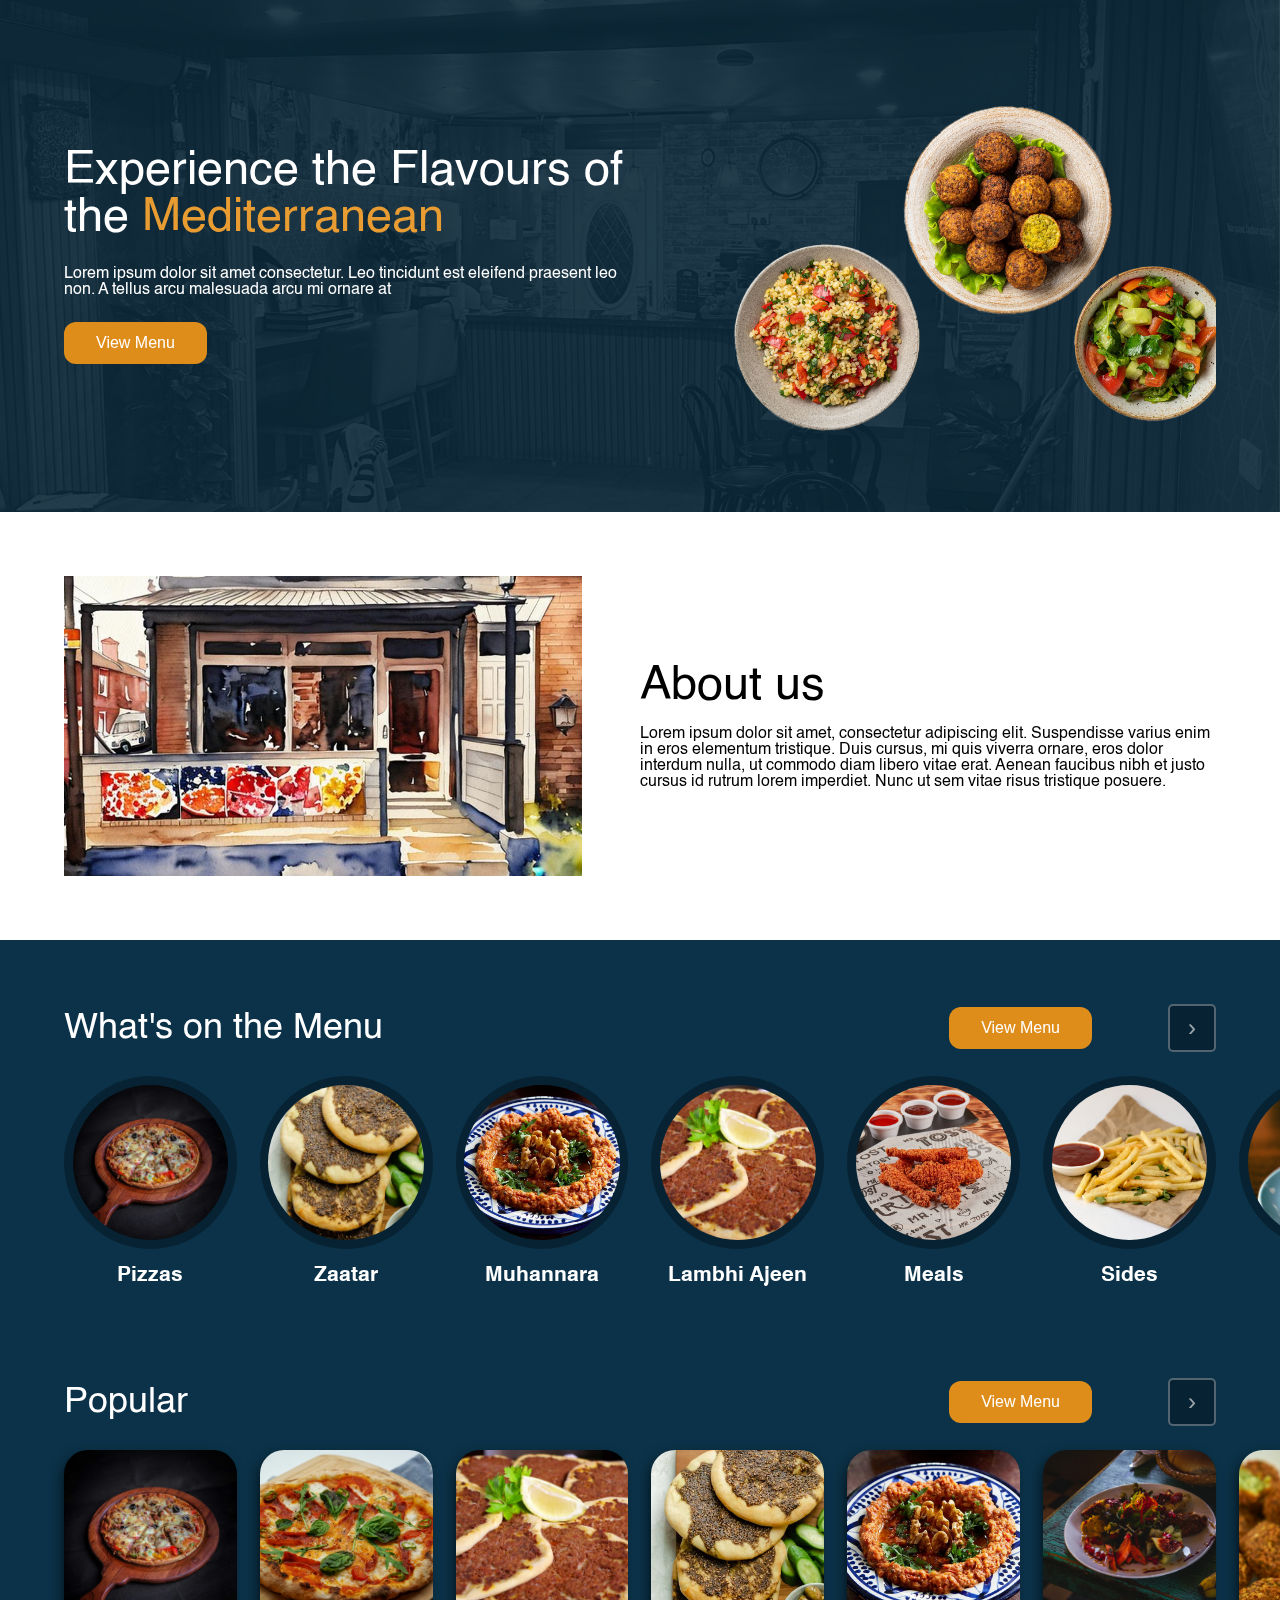
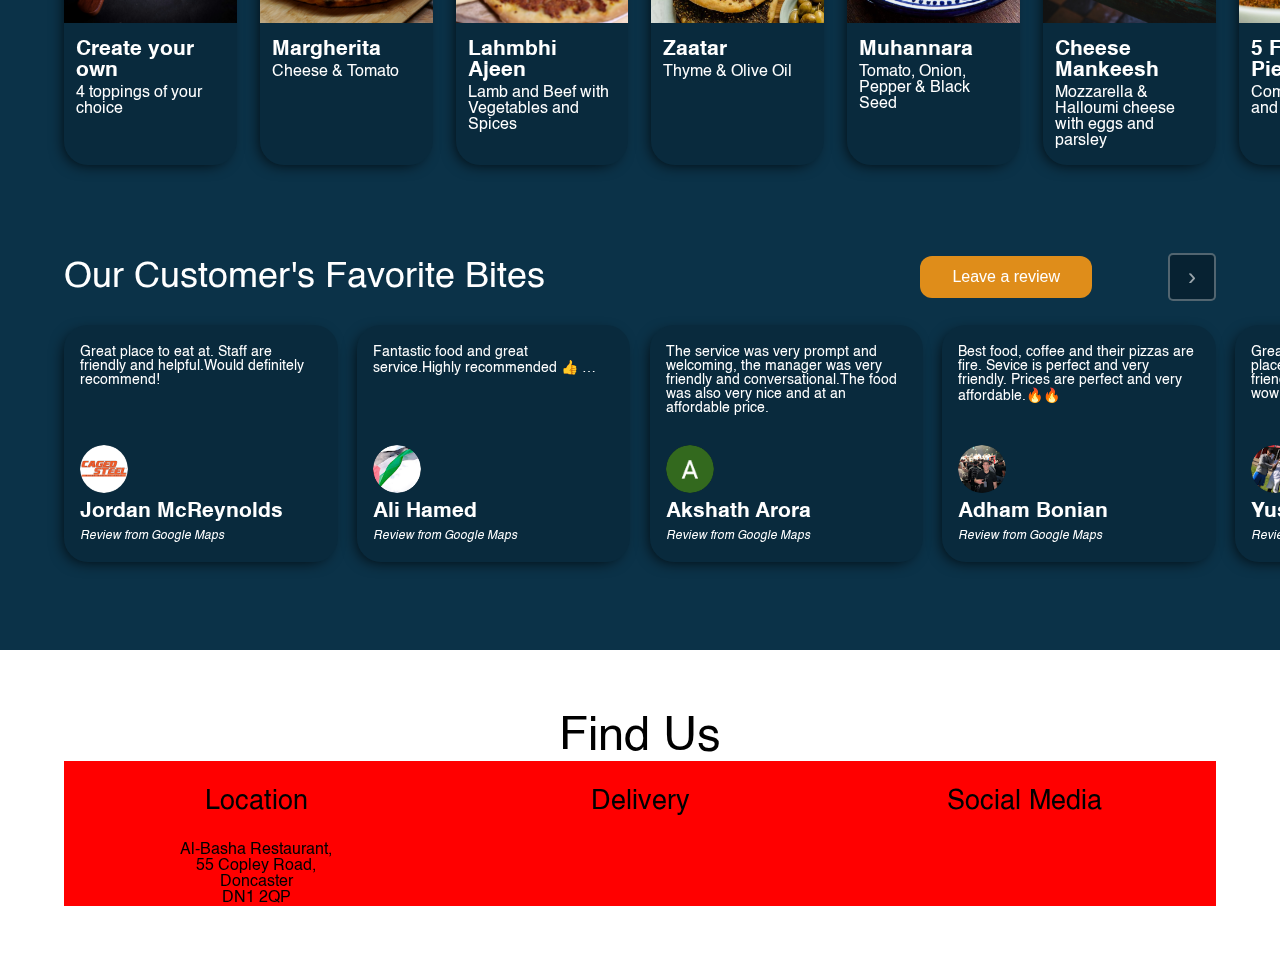
==== commit a0ecbf1a: "LAST COMMIT BEFORE BIG DESIGN CHANGES. This push still has all 3 scroll bars, blue hero shop backgro" ====
--- a/index.html
+++ b/index.html
@@ -30,8 +30,8 @@
 
     <div class="section-about">
         <div class="container-about">
-            <div class="column-about-image"><img class="about-image" src="images/website images/small cafe example .jpg"
-                    alt=""></div>
+            <div class="column-about-image"><img class="about-image"
+                    src="images/website images/albasha waterpainting 2.jpg" alt=""></div>
             <div class="column-about-text">
                 <h1>About us</h1>
                 <p>Lorem ipsum dolor sit amet, consectetur adipiscing elit. Suspendisse varius enim in eros elementum
--- a/main.css
+++ b/main.css
@@ -1,8 +1,6 @@
 #container-categories {}
 
-#container-food {
-    display: none;
-}
+#container-food {}
 
 #container-reviews {}
 
@@ -118,9 +116,9 @@
 }
 
 .background-image {
-    background-image: url('images/website images/hero\ background.jpg');
+    background-image: url('images/website images/hero\ background\ shop\ 2.jpg');
     background-size: cover;
-    background-position: center;
+    background-position: center bottom;
     background-repeat: no-repeat;
     width: 100%;
     height: 100%;
